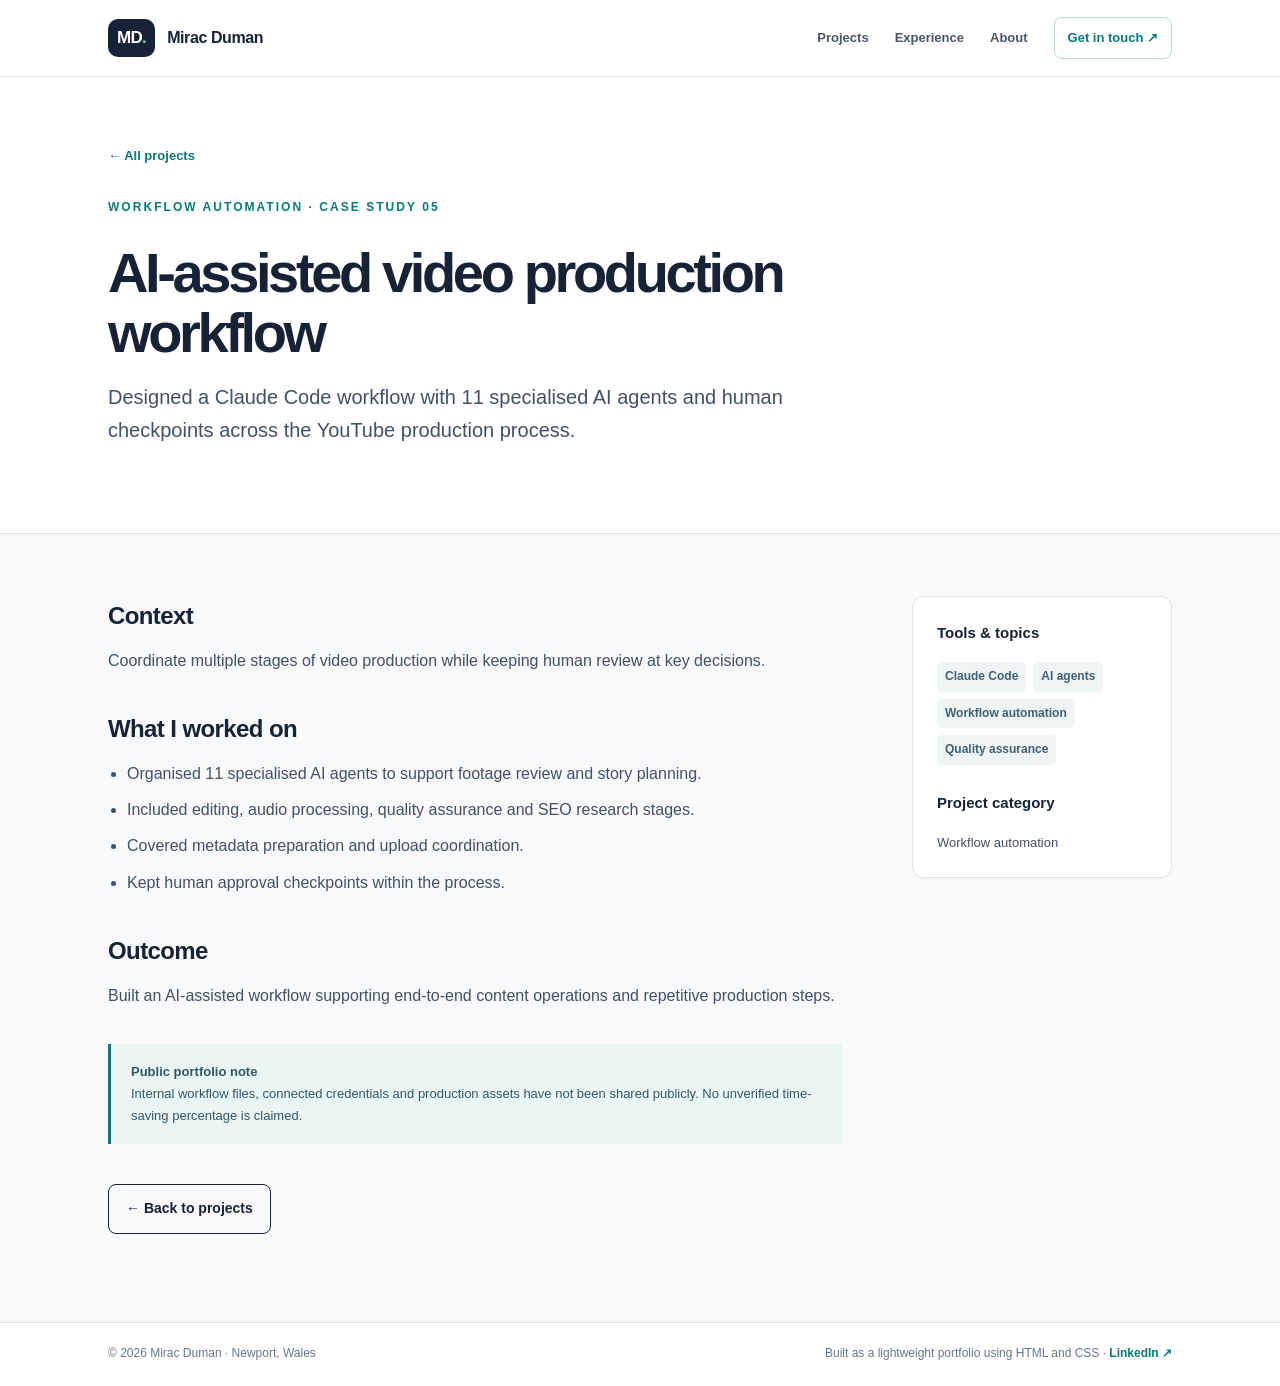
==== projects/ai-production-workflow.html @ 18cd79a1 "Add AI-assisted video production workflow case study" ====
<!doctype html><html lang="en"><head><meta charset="utf-8"><meta name="viewport" content="width=device-width, initial-scale=1"><meta name="theme-color" content="#f7f9fb"><meta name="description" content="Designed a Claude Code workflow with 11 specialised AI agents and human checkpoints across the YouTube production process."><title>AI-assisted video production workflow | Mirac Duman</title><link rel="icon" href="../assets/favicon.svg" type="image/svg+xml"><link rel="stylesheet" href="../assets/style.css"></head><body>
<header class="site-header"><div class="container header-inner"><a class="brand" href="../index.html"><span class="brand-mark">MD<span>.</span></span><span>Mirac Duman</span></a><nav aria-label="Main navigation"><a href="../index.html#projects">Projects</a><a href="../index.html#experience">Experience</a><a href="../index.html#about">About</a><a class="nav-contact" href="mailto:mrcdmn03@outlook.com">Get in touch ↗</a></nav></div></header>
<main><section class="case-hero"><div class="container"><a class="back-link" href="../index.html#projects">← All projects</a><div class="eyebrow" style="margin-top:30px">WORKFLOW AUTOMATION · CASE STUDY 05</div><h1>AI-assisted video production workflow</h1><p class="case-subtitle">Designed a Claude Code workflow with 11 specialised AI agents and human checkpoints across the YouTube production process.</p></div></section>
<section class="case-section"><div class="container case-layout"><div><div class="case-block"><h2>Context</h2><p>Coordinate multiple stages of video production while keeping human review at key decisions.</p></div><div class="case-block"><h2>What I worked on</h2><ul><li>Organised 11 specialised AI agents to support footage review and story planning.</li><li>Included editing, audio processing, quality assurance and SEO research stages.</li><li>Covered metadata preparation and upload coordination.</li><li>Kept human approval checkpoints within the process.</li></ul></div><div class="case-block"><h2>Outcome</h2><p>Built an AI-assisted workflow supporting end-to-end content operations and repetitive production steps.</p></div><div class="note"><strong>Public portfolio note</strong><br>Internal workflow files, connected credentials and production assets have not been shared publicly. No unverified time-saving percentage is claimed.</div><div style="margin-top:40px"><a class="btn btn-outline" href="../index.html#projects">← Back to projects</a></div></div><aside class="aside"><h2>Tools &amp; topics</h2><div class="tags"><span class="tag">Claude Code</span><span class="tag">AI agents</span><span class="tag">Workflow automation</span><span class="tag">Quality assurance</span></div><h2>Project category</h2><p>Workflow automation</p></aside></div></section></main>
<footer class="site-footer"><div class="container footer-inner"><span>© 2026 Mirac Duman · Newport, Wales</span><span>Built as a lightweight portfolio using HTML and CSS · <a href="https://www.linkedin.com/in/miracduman/" target="_blank" rel="noopener noreferrer">LinkedIn ↗</a></span></div></footer>
</body></html>
---- assets/style.css ----
:root{--bg:#f7f9fb;--paper:#fff;--ink:#162235;--body:#425166;--soft:#66778a;--stroke:#dce4ea;--accent:#087b79;--accent-dark:#075e5c;--accent-pale:#eaf6f4}
*{box-sizing:border-box}
html{scroll-behavior:smooth}
body{margin:0;background:var(--bg);color:var(--ink);font-family:ui-sans-serif,-apple-system,BlinkMacSystemFont,"Segoe UI",Arial,sans-serif;font-size:16px;line-height:1.65;-webkit-font-smoothing:antialiased}
a{color:inherit}a:focus-visible{outline:3px solid #0faaa3;outline-offset:3px}
.container{max-width:1120px;margin:0 auto;padding-left:28px;padding-right:28px}
.site-header{border-bottom:1px solid var(--stroke);background:rgba(255,255,255,.96)}
.header-inner{min-height:76px;display:flex;align-items:center;justify-content:space-between;gap:22px}
.brand{text-decoration:none;font-weight:750;display:flex;align-items:center;gap:12px;letter-spacing:-.025em}
.brand-mark{background:var(--ink);color:#fff;border-radius:10px;padding:5px 9px;font-size:17px;letter-spacing:-.04em}.brand-mark span{color:#66d4cf}
.site-header nav{display:flex;align-items:center;gap:26px}.site-header nav a{text-decoration:none;font-size:13px;font-weight:650;color:#48556a}
.site-header nav a:hover,.link:hover{color:var(--accent)}
.site-header nav a.nav-contact{color:var(--accent);border:1px solid #b5d8d5;border-radius:8px;padding:9px 13px}
.hero{padding:86px 0 76px;background:linear-gradient(128deg,#f3f7fa 0,#fff 78%)}
.hero-grid{display:grid;grid-template-columns:1.35fr .75fr;gap:70px;align-items:center}
.eyebrow,.section-kicker{text-transform:uppercase;letter-spacing:.17em;color:var(--accent);font-size:12px;font-weight:800}
h1{font-size:clamp(43px,6vw,70px);letter-spacing:-.06em;line-height:1.07;margin:19px 0 24px;font-weight:790}h1 span{color:var(--accent)}
.lead{font-size:19px;line-height:1.65;color:#536175;max-width:665px;margin:0}
.button-row{display:flex;flex-wrap:wrap;gap:11px;margin-top:30px}
.btn{border:1px solid var(--ink);background:var(--ink);color:#fff;padding:12px 17px;border-radius:8px;font-size:14px;font-weight:700;text-decoration:none;display:inline-flex;gap:12px;align-items:center}
.btn:hover{background:#293b52}.btn-outline{color:var(--ink);background:transparent}.btn-outline:hover{background:#edf2f4}
.hero-note{margin-top:25px;color:var(--soft);font-size:13px}
.snapshot{border:1px solid var(--stroke);padding:28px;border-radius:14px;background:#fff;box-shadow:0 12px 37px rgba(18,42,60,.055)}
.snapshot-title{font-size:13px;font-weight:750;margin:0 0 23px;letter-spacing:.03em}
.stat{padding:0 0 21px;margin-bottom:21px;border-bottom:1px solid var(--stroke)}.stat:last-child{padding:0;margin:0;border:0}
.stat strong{display:block;font-size:34px;line-height:1.1;letter-spacing:-.045em}.stat strong em{color:var(--accent);font-style:normal}
.stat span{font-size:13px;color:var(--soft);display:block;margin-top:6px}
.section{padding:78px 0}.section-alt{background:#fff;border-top:1px solid #edf0f2;border-bottom:1px solid #edf0f2}
.section-header{display:flex;align-items:flex-end;justify-content:space-between;gap:30px;margin-bottom:29px}
.section h2{font-size:clamp(30px,4vw,42px);letter-spacing:-.045em;line-height:1.13;margin:12px 0 0}
.section-intro{color:var(--soft);max-width:480px;margin:0}
.project-grid{display:grid;grid-template-columns:repeat(2,minmax(0,1fr));gap:18px}
.project-card{background:#fff;border:1px solid var(--stroke);padding:28px;border-radius:12px;display:flex;flex-direction:column;min-height:263px;transition:transform .18s,border-color .18s}
.project-card:hover{transform:translateY(-3px);border-color:#8bc0bc}
.project-overline{color:var(--accent);font-size:11px;letter-spacing:.11em;font-weight:800;display:flex;justify-content:space-between}
.project-card h3{font-size:22px;line-height:1.25;letter-spacing:-.03em;margin:20px 0 11px}
.project-card p{font-size:14px;line-height:1.65;color:var(--body);margin:0 0 20px}
.tags{display:flex;flex-wrap:wrap;gap:7px;margin-top:auto}.tag{display:inline-flex;background:#eff4f5;border-radius:5px;padding:5px 8px;font-size:11px;color:#426174;font-weight:650}
.card-link{color:var(--accent);font-size:13px;font-weight:800;text-decoration:none;margin-top:22px;display:inline-block;align-self:flex-start}.card-link:hover{text-decoration:underline}
.timeline{display:grid;grid-template-columns:1fr 1fr;gap:18px}
.job{background:var(--bg);border-left:3px solid #80bbb8;padding:24px 26px;border-radius:0 9px 9px 0}
.job h3{font-size:19px;letter-spacing:-.025em;margin:0}.job .meta{font-size:13px;font-weight:650;color:var(--accent);margin:5px 0 14px}
.job p,.about-copy{color:var(--body);font-size:15px;line-height:1.75;margin:0}
.about-grid{display:grid;grid-template-columns:1fr 1fr;gap:70px}.stack-list{display:flex;flex-wrap:wrap;gap:9px;margin-top:20px}.stack-list .tag{padding:8px 10px;font-size:12px}
.info-list{border-top:1px solid var(--stroke);margin-top:19px}.info-row{display:flex;justify-content:space-between;gap:18px;padding:14px 0;border-bottom:1px solid var(--stroke);font-size:14px}
.info-row strong{color:var(--ink)}.info-row span{color:var(--soft);text-align:right}
.cta{margin:0 0 70px}.cta-inner{background:#162a3d;border-radius:15px;color:#fff;padding:42px 49px;display:flex;align-items:center;justify-content:space-between;gap:26px}
.cta h2{font-size:30px;margin:0 0 7px;letter-spacing:-.04em}.cta p{margin:0;color:#b9cdd6}.cta .btn{background:#fff;border-color:#fff;color:#123047;flex-shrink:0}
.site-footer{background:#fff;border-top:1px solid var(--stroke)}.footer-inner{display:flex;justify-content:space-between;gap:20px;padding-top:21px;padding-bottom:23px;color:var(--soft);font-size:12px}.footer-inner a{color:var(--accent);text-decoration:none;font-weight:700}
.case-hero{background:#fff;border-bottom:1px solid var(--stroke);padding:65px 0 60px}.back-link{font-size:13px;font-weight:700;color:var(--accent);text-decoration:none}
.case-hero h1{max-width:900px;font-size:clamp(36px,5vw,56px);margin:25px 0 18px}.case-subtitle{font-size:20px;color:var(--body);max-width:780px;margin:0 0 26px}
.case-section{padding:62px 0 88px}.case-layout{display:grid;grid-template-columns:minmax(0,1fr) 260px;gap:70px}
.case-block{margin:0 0 35px}.case-block h2{font-size:24px;letter-spacing:-.025em;margin:0 0 12px}.case-block p{color:var(--body);margin:0}
.case-block ul{padding-left:19px;color:var(--body);margin:0}.case-block li{margin:0 0 10px}
.aside{background:#fff;border:1px solid var(--stroke);border-radius:11px;padding:24px;align-self:start}.aside h2{font-size:15px;margin:0 0 16px}.aside .tags{margin:0 0 26px}.aside .tag{font-size:12px}.aside p{font-size:13px;color:var(--body);line-height:1.65;margin:0}
.note{border-left:3px solid var(--accent);background:var(--accent-pale);padding:17px 20px;color:#345765;font-size:13px;line-height:1.7;margin-top:25px}
@media(max-width:800px){.hero-grid,.about-grid,.case-layout{grid-template-columns:1fr;gap:32px}.hero{padding:65px 0}.snapshot{max-width:550px}.section{padding:64px 0}.section-header{display:block}.section-intro{margin-top:17px}.timeline{grid-template-columns:1fr}.cta-inner{display:block}.cta .btn{margin-top:23px}.case-hero{padding:48px 0}}
@media(max-width:600px){.container{padding-left:19px;padding-right:19px}.header-inner{align-items:flex-start;padding-top:16px;padding-bottom:16px;display:block}.site-header nav{margin-top:14px;flex-wrap:wrap;gap:13px}.site-header nav a{font-size:12px}.site-header nav a.nav-contact{padding:5px 9px}.project-grid{grid-template-columns:1fr}.project-card{min-height:0}.lead{font-size:17px}.snapshot{padding:22px}.cta-inner{padding:27px}.footer-inner{display:block}.footer-inner>span{display:block;margin:0 0 7px}.section h2{font-size:31px}}
@media(prefers-reduced-motion:reduce){html{scroll-behavior:auto}.project-card{transition:none}.project-card:hover{transform:none}}
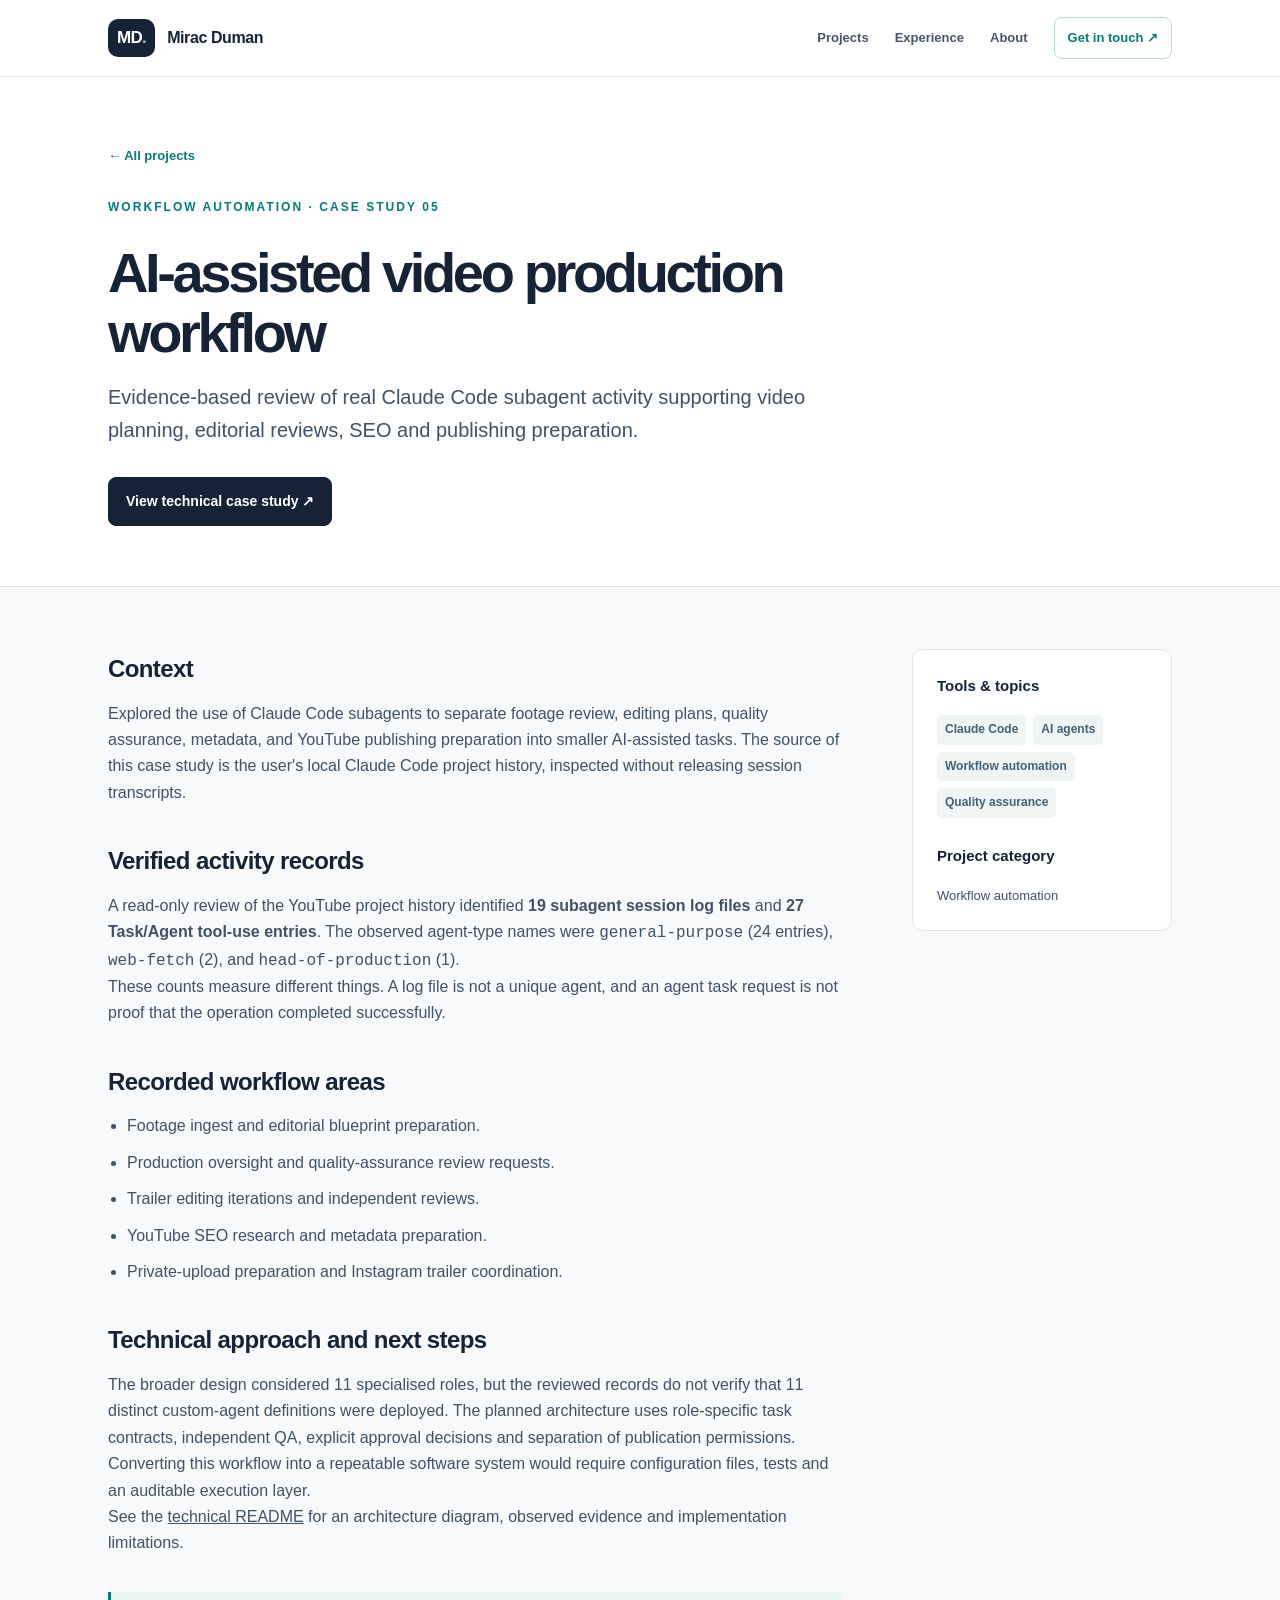
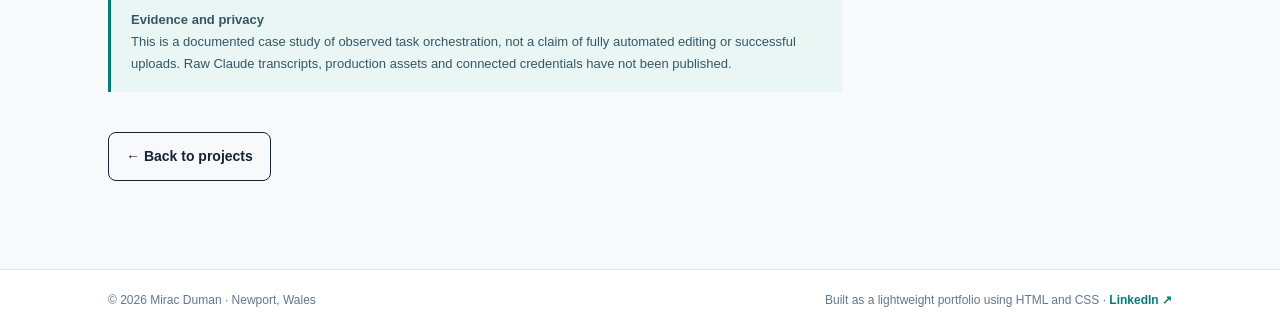
==== commit 77e3436f: "Ground AI workflow case study in observed agent logs and clarify verification limits" ====
--- a/projects/ai-production-workflow.html
+++ b/projects/ai-production-workflow.html
@@ -1,6 +1,10 @@
-<!doctype html><html lang="en"><head><meta charset="utf-8"><meta name="viewport" content="width=device-width, initial-scale=1"><meta name="theme-color" content="#f7f9fb"><meta name="description" content="Designed a Claude Code workflow with 11 specialised AI agents and human checkpoints across the YouTube production process."><title>AI-assisted video production workflow | Mirac Duman</title><link rel="icon" href="../assets/favicon.svg" type="image/svg+xml"><link rel="stylesheet" href="../assets/style.css"></head><body>
+<!doctype html><html lang="en"><head><meta charset="utf-8"><meta name="viewport" content="width=device-width, initial-scale=1"><meta name="theme-color" content="#f7f9fb"><meta name="description" content="Documented and analysed real Claude Code task delegation across video planning, editorial QA, SEO and publishing preparation."><title>AI-assisted video production workflow | Mirac Duman</title><link rel="icon" href="../assets/favicon.svg" type="image/svg+xml"><link rel="stylesheet" href="../assets/style.css"></head><body>
 <header class="site-header"><div class="container header-inner"><a class="brand" href="../index.html"><span class="brand-mark">MD<span>.</span></span><span>Mirac Duman</span></a><nav aria-label="Main navigation"><a href="../index.html#projects">Projects</a><a href="../index.html#experience">Experience</a><a href="../index.html#about">About</a><a class="nav-contact" href="mailto:mrcdmn03@outlook.com">Get in touch ↗</a></nav></div></header>
-<main><section class="case-hero"><div class="container"><a class="back-link" href="../index.html#projects">← All projects</a><div class="eyebrow" style="margin-top:30px">WORKFLOW AUTOMATION · CASE STUDY 05</div><h1>AI-assisted video production workflow</h1><p class="case-subtitle">Designed a Claude Code workflow with 11 specialised AI agents and human checkpoints across the YouTube production process.</p></div></section>
-<section class="case-section"><div class="container case-layout"><div><div class="case-block"><h2>Context</h2><p>Coordinate multiple stages of video production while keeping human review at key decisions.</p></div><div class="case-block"><h2>What I worked on</h2><ul><li>Organised 11 specialised AI agents to support footage review and story planning.</li><li>Included editing, audio processing, quality assurance and SEO research stages.</li><li>Covered metadata preparation and upload coordination.</li><li>Kept human approval checkpoints within the process.</li></ul></div><div class="case-block"><h2>Outcome</h2><p>Built an AI-assisted workflow supporting end-to-end content operations and repetitive production steps.</p></div><div class="note"><strong>Public portfolio note</strong><br>Internal workflow files, connected credentials and production assets have not been shared publicly. No unverified time-saving percentage is claimed.</div><div style="margin-top:40px"><a class="btn btn-outline" href="../index.html#projects">← Back to projects</a></div></div><aside class="aside"><h2>Tools &amp; topics</h2><div class="tags"><span class="tag">Claude Code</span><span class="tag">AI agents</span><span class="tag">Workflow automation</span><span class="tag">Quality assurance</span></div><h2>Project category</h2><p>Workflow automation</p></aside></div></section></main>
+<main><section class="case-hero"><div class="container"><a class="back-link" href="../index.html#projects">← All projects</a><div class="eyebrow" style="margin-top:30px">WORKFLOW AUTOMATION · CASE STUDY 05</div><h1>AI-assisted video production workflow</h1><p class="case-subtitle">Evidence-based review of real Claude Code subagent activity supporting video planning, editorial reviews, SEO and publishing preparation.</p><div class="button-row"><a class="btn" href="https://github.com/mrcdmn03/mrcdmn03.github.io/blob/main/research/ai-video-automation/README.md" target="_blank" rel="noopener noreferrer">View technical case study ↗</a></div></div></section>
+<section class="case-section"><div class="container case-layout"><div><div class="case-block"><h2>Context</h2><p>Explored the use of Claude Code subagents to separate footage review, editing plans, quality assurance, metadata, and YouTube publishing preparation into smaller AI-assisted tasks. The source of this case study is the user's local Claude Code project history, inspected without releasing session transcripts.</p></div>
+<div class="case-block"><h2>Verified activity records</h2><p>A read-only review of the YouTube project history identified <strong>19 subagent session log files</strong> and <strong>27 Task/Agent tool-use entries</strong>. The observed agent-type names were <code>general-purpose</code> (24 entries), <code>web-fetch</code> (2), and <code>head-of-production</code> (1).</p><p>These counts measure different things. A log file is not a unique agent, and an agent task request is not proof that the operation completed successfully.</p></div>
+<div class="case-block"><h2>Recorded workflow areas</h2><ul><li>Footage ingest and editorial blueprint preparation.</li><li>Production oversight and quality-assurance review requests.</li><li>Trailer editing iterations and independent reviews.</li><li>YouTube SEO research and metadata preparation.</li><li>Private-upload preparation and Instagram trailer coordination.</li></ul></div>
+<div class="case-block"><h2>Technical approach and next steps</h2><p>The broader design considered 11 specialised roles, but the reviewed records do not verify that 11 distinct custom-agent definitions were deployed. The planned architecture uses role-specific task contracts, independent QA, explicit approval decisions and separation of publication permissions. Converting this workflow into a repeatable software system would require configuration files, tests and an auditable execution layer.</p><p>See the <a href="https://github.com/mrcdmn03/mrcdmn03.github.io/blob/main/research/ai-video-automation/README.md" target="_blank" rel="noopener noreferrer">technical README</a> for an architecture diagram, observed evidence and implementation limitations.</p></div>
+<div class="note"><strong>Evidence and privacy</strong><br>This is a documented case study of observed task orchestration, not a claim of fully automated editing or successful uploads. Raw Claude transcripts, production assets and connected credentials have not been published.</div><div style="margin-top:40px"><a class="btn btn-outline" href="../index.html#projects">← Back to projects</a></div></div><aside class="aside"><h2>Tools &amp; topics</h2><div class="tags"><span class="tag">Claude Code</span><span class="tag">AI agents</span><span class="tag">Workflow automation</span><span class="tag">Quality assurance</span></div><h2>Project category</h2><p>Workflow automation</p></aside></div></section></main>
 <footer class="site-footer"><div class="container footer-inner"><span>© 2026 Mirac Duman · Newport, Wales</span><span>Built as a lightweight portfolio using HTML and CSS · <a href="https://www.linkedin.com/in/miracduman/" target="_blank" rel="noopener noreferrer">LinkedIn ↗</a></span></div></footer>
 </body></html>
